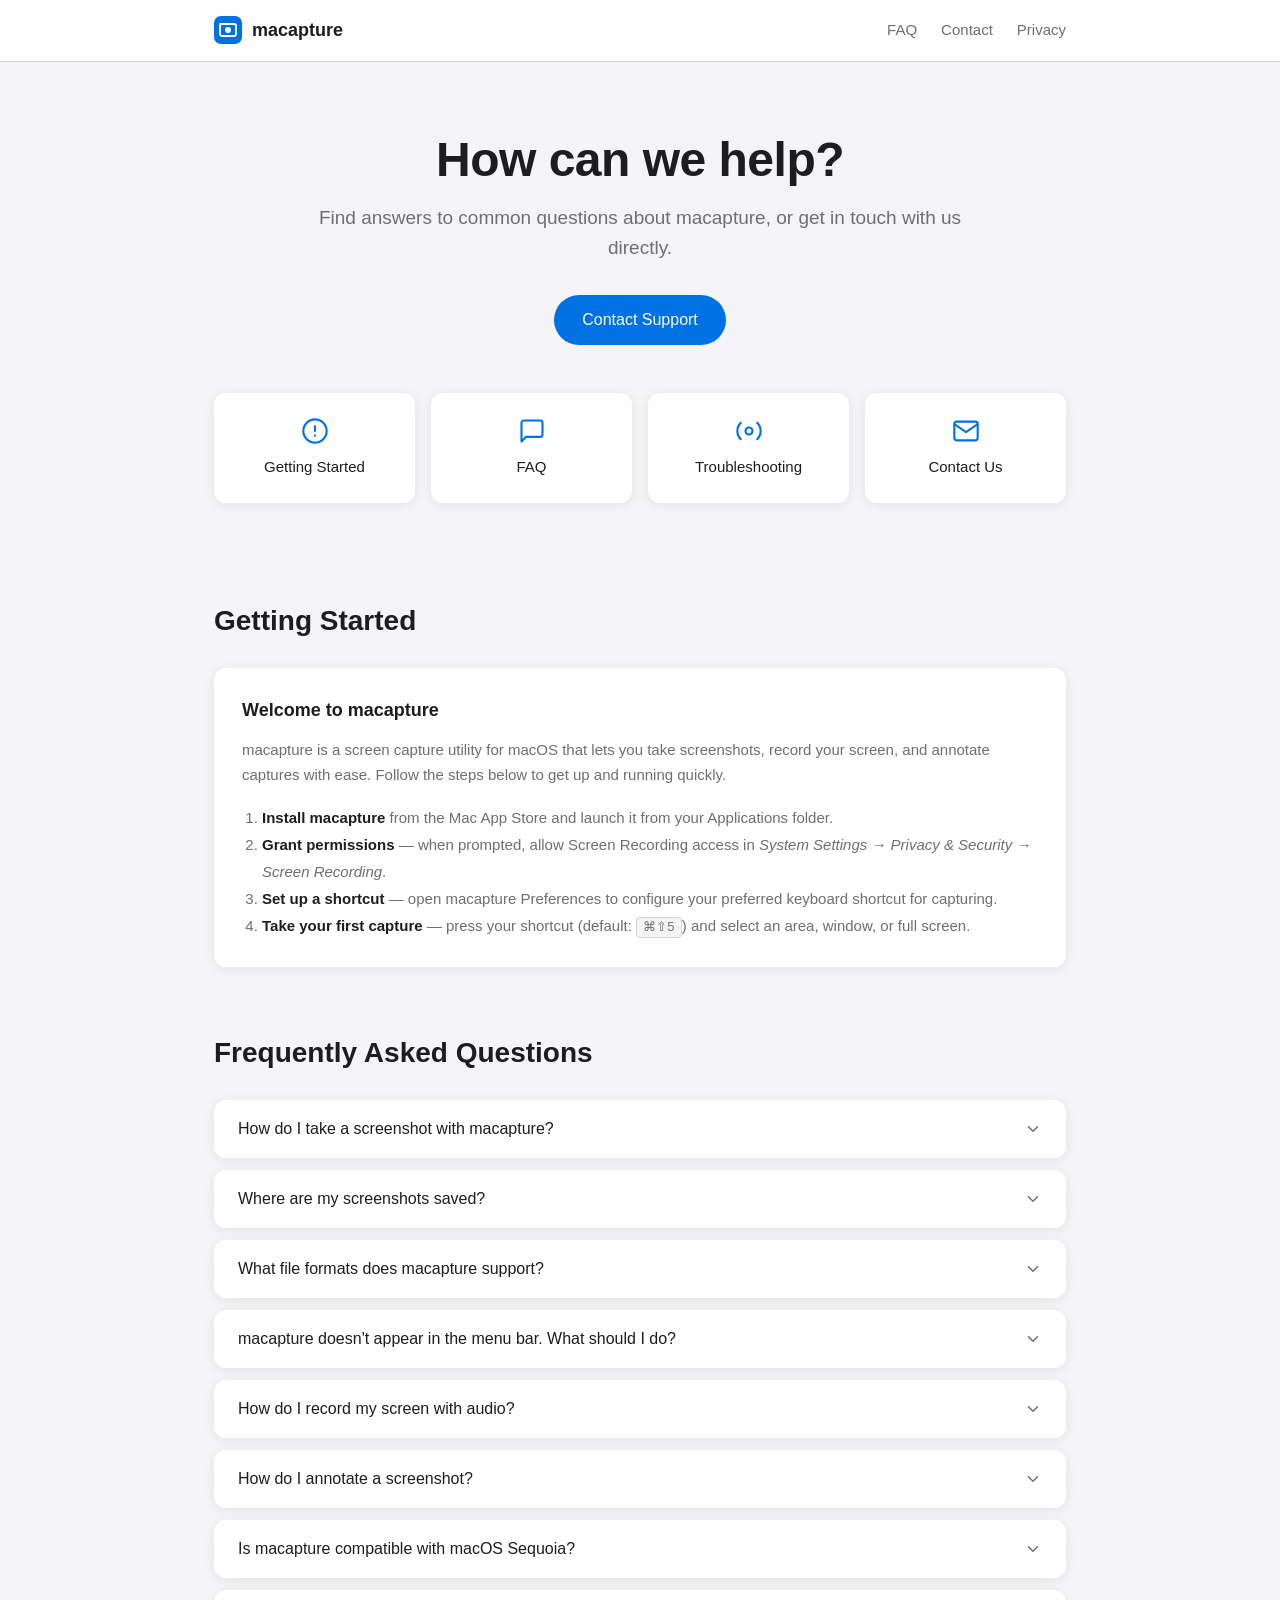
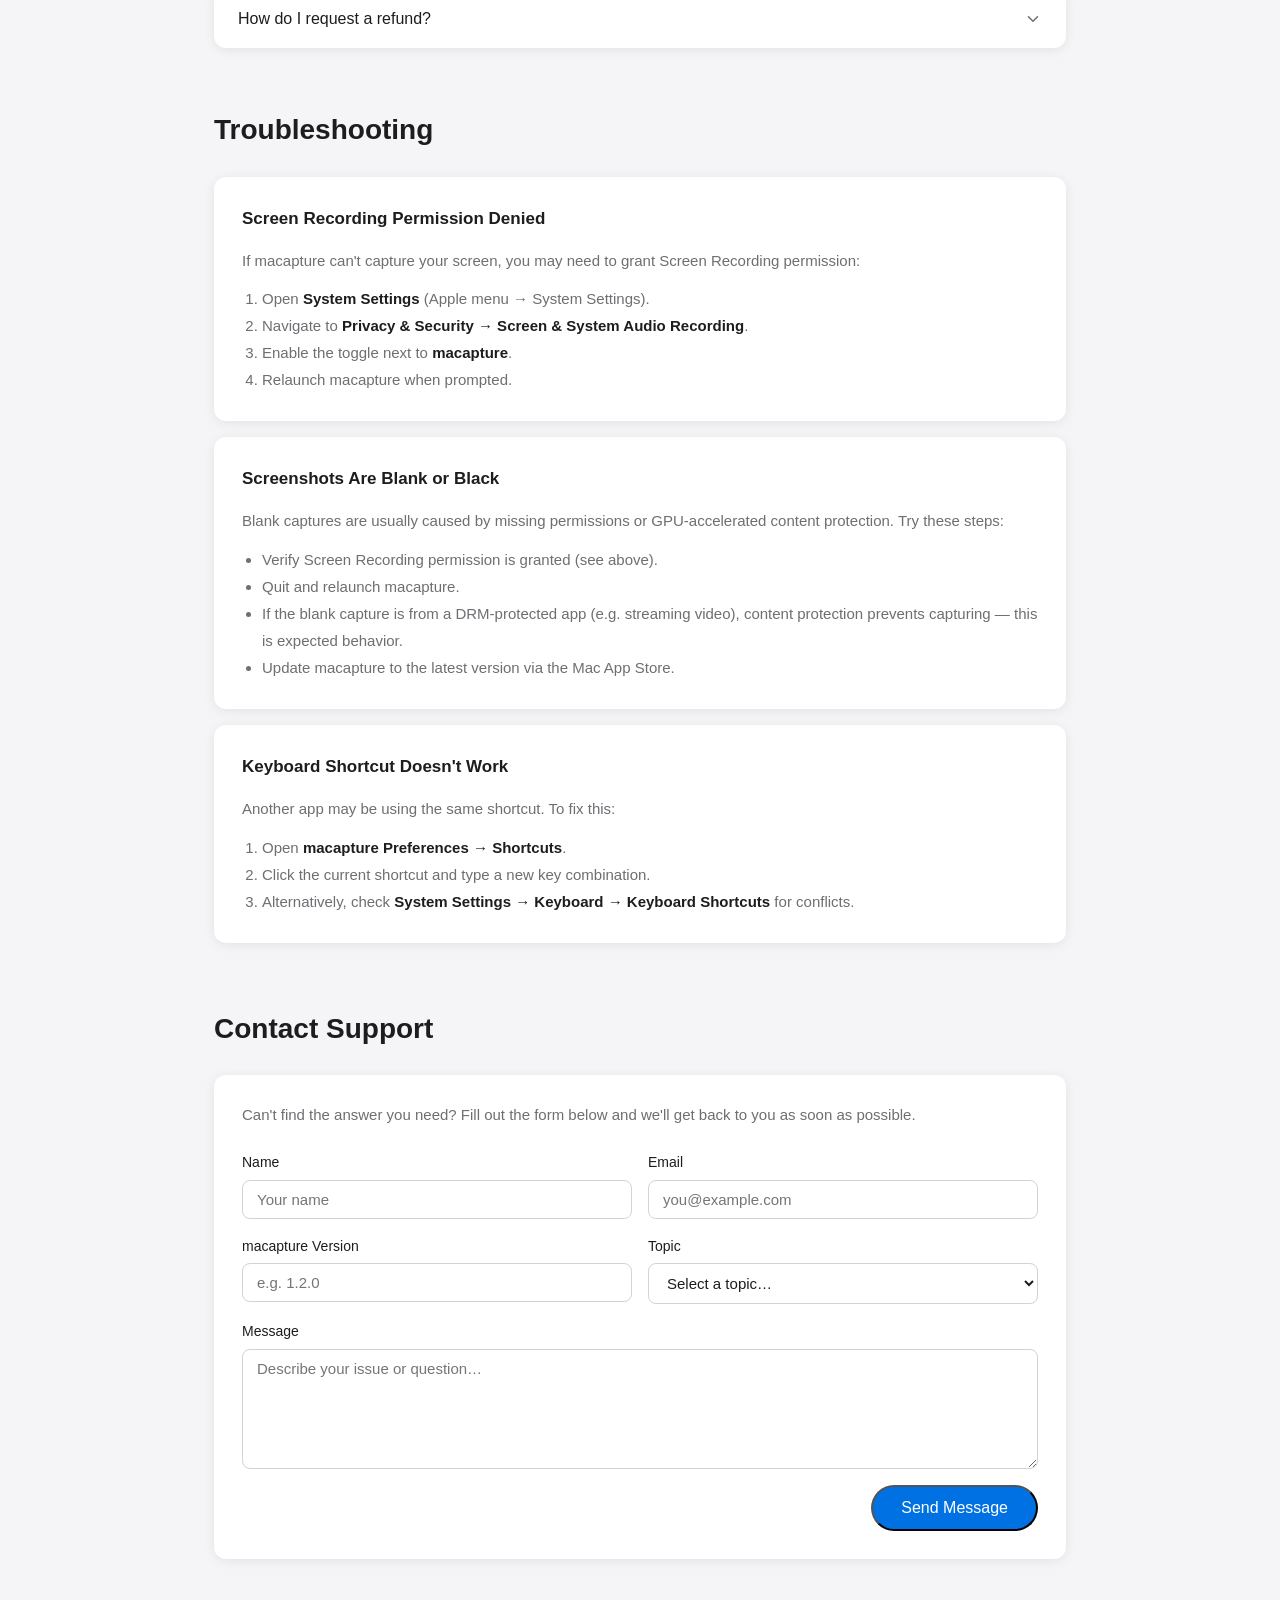
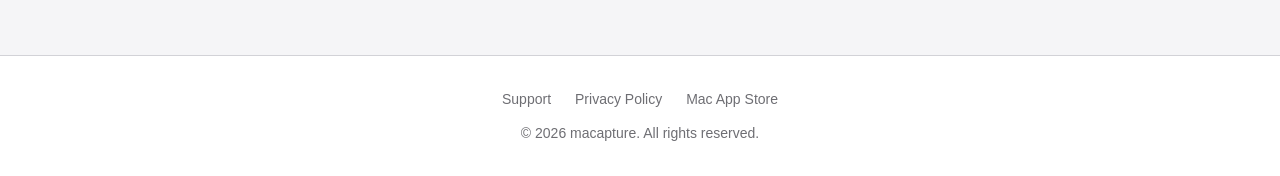
==== index.html @ 591356a4 "Add macapture support page (index, privacy, styles) Co-authored-by: Band-Aid <21311546+Band-Aid@user" ====
<!DOCTYPE html>
<html lang="en">
<head>
  <meta charset="UTF-8" />
  <meta name="viewport" content="width=device-width, initial-scale=1.0" />
  <title>macapture Support</title>
  <meta name="description" content="Get help with macapture — the powerful screen capture app for Mac." />
  <link rel="stylesheet" href="style.css" />
</head>
<body>

  <!-- Header -->
  <header>
    <div class="header-inner">
      <a class="logo" href="index.html">
        <svg width="28" height="28" viewBox="0 0 28 28" fill="none" aria-hidden="true">
          <rect width="28" height="28" rx="7" fill="#0071e3"/>
          <rect x="6" y="8" width="16" height="12" rx="2" stroke="#fff" stroke-width="1.8" fill="none"/>
          <circle cx="14" cy="14" r="3" fill="#fff"/>
          <line x1="6" y1="8" x2="10" y2="8" stroke="#fff" stroke-width="1.8" stroke-linecap="round"/>
        </svg>
        macapture
      </a>
      <nav>
        <a href="#faq">FAQ</a>
        <a href="#contact">Contact</a>
        <a href="privacy.html">Privacy</a>
      </nav>
    </div>
  </header>

  <!-- Hero -->
  <section class="hero">
    <h1>How can we help?</h1>
    <p>Find answers to common questions about macapture, or get in touch with us directly.</p>
    <a class="btn" href="#contact">Contact Support</a>
  </section>

  <!-- Main content -->
  <main>

    <!-- Quick links -->
    <div class="quick-links">
      <a class="quick-link" href="#getting-started">
        <svg width="28" height="28" viewBox="0 0 24 24" fill="none" stroke="currentColor" stroke-width="1.8" stroke-linecap="round" stroke-linejoin="round" aria-hidden="true">
          <circle cx="12" cy="12" r="10"/><line x1="12" y1="8" x2="12" y2="12"/><line x1="12" y1="16" x2="12.01" y2="16"/>
        </svg>
        Getting Started
      </a>
      <a class="quick-link" href="#faq">
        <svg width="28" height="28" viewBox="0 0 24 24" fill="none" stroke="currentColor" stroke-width="1.8" stroke-linecap="round" stroke-linejoin="round" aria-hidden="true">
          <path d="M21 15a2 2 0 0 1-2 2H7l-4 4V5a2 2 0 0 1 2-2h14a2 2 0 0 1 2 2z"/>
        </svg>
        FAQ
      </a>
      <a class="quick-link" href="#troubleshooting">
        <svg width="28" height="28" viewBox="0 0 24 24" fill="none" stroke="currentColor" stroke-width="1.8" stroke-linecap="round" stroke-linejoin="round" aria-hidden="true">
          <circle cx="12" cy="12" r="3"/><path d="M19.07 4.93a10 10 0 0 1 0 14.14M4.93 4.93a10 10 0 0 0 0 14.14"/>
        </svg>
        Troubleshooting
      </a>
      <a class="quick-link" href="#contact">
        <svg width="28" height="28" viewBox="0 0 24 24" fill="none" stroke="currentColor" stroke-width="1.8" stroke-linecap="round" stroke-linejoin="round" aria-hidden="true">
          <path d="M4 4h16c1.1 0 2 .9 2 2v12c0 1.1-.9 2-2 2H4c-1.1 0-2-.9-2-2V6c0-1.1.9-2 2-2z"/><polyline points="22,6 12,13 2,6"/>
        </svg>
        Contact Us
      </a>
    </div>

    <!-- Getting Started -->
    <h2 class="section-title" id="getting-started">Getting Started</h2>
    <div class="card">
      <h3 style="font-size:18px; margin-bottom:12px;">Welcome to macapture</h3>
      <p style="color:var(--text-secondary); font-size:15px; line-height:1.7;">
        macapture is a screen capture utility for macOS that lets you take screenshots, record your screen, and annotate captures with ease.
        Follow the steps below to get up and running quickly.
      </p>
      <ol style="color:var(--text-secondary); font-size:15px; line-height:1.8; margin-top:16px; padding-left:20px;">
        <li><strong style="color:var(--text);">Install macapture</strong> from the Mac App Store and launch it from your Applications folder.</li>
        <li><strong style="color:var(--text);">Grant permissions</strong> — when prompted, allow Screen Recording access in <em>System Settings → Privacy &amp; Security → Screen Recording</em>.</li>
        <li><strong style="color:var(--text);">Set up a shortcut</strong> — open macapture Preferences to configure your preferred keyboard shortcut for capturing.</li>
        <li><strong style="color:var(--text);">Take your first capture</strong> — press your shortcut (default: <kbd style="background:var(--bg);padding:2px 6px;border-radius:4px;border:1px solid var(--border);font-size:13px;">⌘⇧5</kbd>) and select an area, window, or full screen.</li>
      </ol>
    </div>

    <!-- FAQ -->
    <h2 class="section-title" id="faq">Frequently Asked Questions</h2>

    <div class="faq-item">
      <button class="faq-question" aria-expanded="false">
        How do I take a screenshot with macapture?
        <svg class="faq-chevron" width="18" height="18" viewBox="0 0 24 24" fill="none" stroke="currentColor" stroke-width="2" stroke-linecap="round" stroke-linejoin="round" aria-hidden="true"><polyline points="6 9 12 15 18 9"/></svg>
      </button>
      <div class="faq-answer">
        <p>You can capture your screen using the keyboard shortcut configured in macapture Preferences. By default, pressing <strong>⌘⇧5</strong> opens the capture toolbar where you can choose to capture a selection, window, or the full screen.</p>
        <p>You can also click the macapture icon in the menu bar to start a capture at any time.</p>
      </div>
    </div>

    <div class="faq-item">
      <button class="faq-question" aria-expanded="false">
        Where are my screenshots saved?
        <svg class="faq-chevron" width="18" height="18" viewBox="0 0 24 24" fill="none" stroke="currentColor" stroke-width="2" stroke-linecap="round" stroke-linejoin="round" aria-hidden="true"><polyline points="6 9 12 15 18 9"/></svg>
      </button>
      <div class="faq-answer">
        <p>By default, screenshots are saved to your Desktop. You can change the save location in <strong>macapture Preferences → General → Save Location</strong>. Supported destinations include Desktop, Documents, Downloads, or any custom folder you choose.</p>
      </div>
    </div>

    <div class="faq-item">
      <button class="faq-question" aria-expanded="false">
        What file formats does macapture support?
        <svg class="faq-chevron" width="18" height="18" viewBox="0 0 24 24" fill="none" stroke="currentColor" stroke-width="2" stroke-linecap="round" stroke-linejoin="round" aria-hidden="true"><polyline points="6 9 12 15 18 9"/></svg>
      </button>
      <div class="faq-answer">
        <p>macapture supports saving screenshots as <strong>PNG</strong>, <strong>JPEG</strong>, <strong>TIFF</strong>, <strong>PDF</strong>, and <strong>WebP</strong>. Screen recordings are saved as <strong>MP4</strong> (H.264) or <strong>MOV</strong>. You can set your preferred format in Preferences → Format.</p>
      </div>
    </div>

    <div class="faq-item">
      <button class="faq-question" aria-expanded="false">
        macapture doesn't appear in the menu bar. What should I do?
        <svg class="faq-chevron" width="18" height="18" viewBox="0 0 24 24" fill="none" stroke="currentColor" stroke-width="2" stroke-linecap="round" stroke-linejoin="round" aria-hidden="true"><polyline points="6 9 12 15 18 9"/></svg>
      </button>
      <div class="faq-answer">
        <p>If the macapture icon is missing from the menu bar, try the following steps:</p>
        <ol style="padding-left:18px; margin-top:8px; line-height:1.8;">
          <li>Open <strong>Finder → Applications</strong> and double-click macapture to relaunch it.</li>
          <li>Check <strong>macapture Preferences → General</strong> and ensure "Show in Menu Bar" is enabled.</li>
          <li>If your menu bar is crowded, hold <strong>⌘</strong> and drag icons to rearrange or reveal hidden ones.</li>
          <li>Restart your Mac if the issue persists.</li>
        </ol>
      </div>
    </div>

    <div class="faq-item">
      <button class="faq-question" aria-expanded="false">
        How do I record my screen with audio?
        <svg class="faq-chevron" width="18" height="18" viewBox="0 0 24 24" fill="none" stroke="currentColor" stroke-width="2" stroke-linecap="round" stroke-linejoin="round" aria-hidden="true"><polyline points="6 9 12 15 18 9"/></svg>
      </button>
      <div class="faq-answer">
        <p>When starting a screen recording, click the <strong>Options</strong> button in the capture toolbar and select your microphone from the <em>Microphone</em> dropdown. To record internal system audio, ensure you have granted macapture the necessary audio permissions in <strong>System Settings → Privacy &amp; Security → Microphone</strong>.</p>
      </div>
    </div>

    <div class="faq-item">
      <button class="faq-question" aria-expanded="false">
        How do I annotate a screenshot?
        <svg class="faq-chevron" width="18" height="18" viewBox="0 0 24 24" fill="none" stroke="currentColor" stroke-width="2" stroke-linecap="round" stroke-linejoin="round" aria-hidden="true"><polyline points="6 9 12 15 18 9"/></svg>
      </button>
      <div class="faq-answer">
        <p>After taking a screenshot, macapture shows a thumbnail preview in the corner of your screen. Click the thumbnail to open the annotation editor, where you can add arrows, text, shapes, highlights, and more. Changes are saved automatically when you close the editor.</p>
      </div>
    </div>

    <div class="faq-item">
      <button class="faq-question" aria-expanded="false">
        Is macapture compatible with macOS Sequoia?
        <svg class="faq-chevron" width="18" height="18" viewBox="0 0 24 24" fill="none" stroke="currentColor" stroke-width="2" stroke-linecap="round" stroke-linejoin="round" aria-hidden="true"><polyline points="6 9 12 15 18 9"/></svg>
      </button>
      <div class="faq-answer">
        <p>Yes! macapture is fully compatible with macOS Sequoia (15) and later. We release updates alongside major macOS releases to ensure the best experience. Make sure you're running the latest version of macapture from the Mac App Store.</p>
      </div>
    </div>

    <div class="faq-item">
      <button class="faq-question" aria-expanded="false">
        How do I request a refund?
        <svg class="faq-chevron" width="18" height="18" viewBox="0 0 24 24" fill="none" stroke="currentColor" stroke-width="2" stroke-linecap="round" stroke-linejoin="round" aria-hidden="true"><polyline points="6 9 12 15 18 9"/></svg>
      </button>
      <div class="faq-answer">
        <p>Purchases made through the Mac App Store are managed by Apple. To request a refund, visit <a href="https://reportaproblem.apple.com" target="_blank" rel="noopener noreferrer">reportaproblem.apple.com</a> and sign in with your Apple ID. Apple handles all billing and refund decisions.</p>
      </div>
    </div>

    <!-- Troubleshooting -->
    <h2 class="section-title" id="troubleshooting">Troubleshooting</h2>
    <div class="card">
      <h3 style="font-size:17px; margin-bottom:16px;">Screen Recording Permission Denied</h3>
      <p style="color:var(--text-secondary); font-size:15px; line-height:1.7;">If macapture can't capture your screen, you may need to grant Screen Recording permission:</p>
      <ol style="color:var(--text-secondary); font-size:15px; line-height:1.8; margin-top:12px; padding-left:20px;">
        <li>Open <strong style="color:var(--text);">System Settings</strong> (Apple menu → System Settings).</li>
        <li>Navigate to <strong style="color:var(--text);">Privacy &amp; Security → Screen &amp; System Audio Recording</strong>.</li>
        <li>Enable the toggle next to <strong style="color:var(--text);">macapture</strong>.</li>
        <li>Relaunch macapture when prompted.</li>
      </ol>
    </div>
    <div class="card">
      <h3 style="font-size:17px; margin-bottom:16px;">Screenshots Are Blank or Black</h3>
      <p style="color:var(--text-secondary); font-size:15px; line-height:1.7;">Blank captures are usually caused by missing permissions or GPU-accelerated content protection. Try these steps:</p>
      <ul style="color:var(--text-secondary); font-size:15px; line-height:1.8; margin-top:12px; padding-left:20px;">
        <li>Verify Screen Recording permission is granted (see above).</li>
        <li>Quit and relaunch macapture.</li>
        <li>If the blank capture is from a DRM-protected app (e.g. streaming video), content protection prevents capturing — this is expected behavior.</li>
        <li>Update macapture to the latest version via the Mac App Store.</li>
      </ul>
    </div>
    <div class="card">
      <h3 style="font-size:17px; margin-bottom:16px;">Keyboard Shortcut Doesn't Work</h3>
      <p style="color:var(--text-secondary); font-size:15px; line-height:1.7;">Another app may be using the same shortcut. To fix this:</p>
      <ol style="color:var(--text-secondary); font-size:15px; line-height:1.8; margin-top:12px; padding-left:20px;">
        <li>Open <strong style="color:var(--text);">macapture Preferences → Shortcuts</strong>.</li>
        <li>Click the current shortcut and type a new key combination.</li>
        <li>Alternatively, check <strong style="color:var(--text);">System Settings → Keyboard → Keyboard Shortcuts</strong> for conflicts.</li>
      </ol>
    </div>

    <!-- Contact -->
    <h2 class="section-title" id="contact">Contact Support</h2>
    <div class="card">
      <p style="color:var(--text-secondary); font-size:15px; margin-bottom:24px;">Can't find the answer you need? Fill out the form below and we'll get back to you as soon as possible.</p>
      <form id="support-form" novalidate>
        <div class="contact-grid">
          <div class="form-group">
            <label for="name">Name</label>
            <input type="text" id="name" name="name" placeholder="Your name" autocomplete="name" required />
          </div>
          <div class="form-group">
            <label for="email">Email</label>
            <input type="email" id="email" name="email" placeholder="you@example.com" autocomplete="email" required />
          </div>
          <div class="form-group">
            <label for="version">macapture Version</label>
            <input type="text" id="version" name="version" placeholder="e.g. 1.2.0" />
          </div>
          <div class="form-group">
            <label for="topic">Topic</label>
            <select id="topic" name="topic">
              <option value="">Select a topic…</option>
              <option value="bug">Bug Report</option>
              <option value="feature">Feature Request</option>
              <option value="account">Account / Billing</option>
              <option value="other">Other</option>
            </select>
          </div>
          <div class="form-group full-width">
            <label for="message">Message</label>
            <textarea id="message" name="message" placeholder="Describe your issue or question…" required></textarea>
          </div>
        </div>
        <div class="form-submit">
          <button type="submit" class="btn">Send Message</button>
        </div>
        <div class="form-success" id="form-success" role="alert">
          ✓ Thanks for reaching out! We'll respond to your message within 1–2 business days.
        </div>
      </form>
    </div>

  </main>

  <!-- Footer -->
  <footer>
    <div class="footer-links">
      <a href="index.html">Support</a>
      <a href="privacy.html">Privacy Policy</a>
      <a href="https://apps.apple.com" target="_blank" rel="noopener noreferrer">Mac App Store</a>
    </div>
    <p>&copy; <span id="year"></span> macapture. All rights reserved.</p>
  </footer>

  <script>
    // Current year in footer
    document.getElementById('year').textContent = new Date().getFullYear();

    // FAQ accordion
    document.querySelectorAll('.faq-question').forEach(function(btn) {
      btn.addEventListener('click', function() {
        var item = this.closest('.faq-item');
        var isOpen = item.classList.contains('open');
        // Close all
        document.querySelectorAll('.faq-item.open').forEach(function(el) {
          el.classList.remove('open');
          el.querySelector('.faq-question').setAttribute('aria-expanded', 'false');
        });
        // Open clicked (if it was closed)
        if (!isOpen) {
          item.classList.add('open');
          this.setAttribute('aria-expanded', 'true');
        }
      });
    });

    // Contact form (demo — shows success message)
    document.getElementById('support-form').addEventListener('submit', function(e) {
      e.preventDefault();
      var fields = [
        { el: document.getElementById('name'), label: 'Name' },
        { el: document.getElementById('email'), label: 'Email' },
        { el: document.getElementById('message'), label: 'Message' }
      ];
      var firstInvalid = null;
      fields.forEach(function(f) {
        var wrapper = f.el.closest('.form-group');
        var err = wrapper.querySelector('.field-error');
        if (!f.el.value.trim() || (f.el.type === 'email' && !/^[^\s@]+@[^\s@]+\.[^\s@]+$/.test(f.el.value.trim()))) {
          if (!err) {
            err = document.createElement('span');
            err.className = 'field-error';
            err.style.cssText = 'color:#c0392b;font-size:13px;margin-top:4px;';
            wrapper.appendChild(err);
          }
          err.textContent = f.el.type === 'email' && f.el.value.trim()
            ? 'Please enter a valid email address.'
            : f.label + ' is required.';
          if (!firstInvalid) { firstInvalid = f.el; }
        } else {
          if (err) { err.remove(); }
        }
      });
      if (firstInvalid) {
        firstInvalid.focus();
        return;
      }
      document.getElementById('form-success').style.display = 'block';
      this.reset();
    });
  </script>

</body>
</html>
---- style.css ----
/* macapture support page styles */

*, *::before, *::after {
  box-sizing: border-box;
  margin: 0;
  padding: 0;
}

:root {
  --primary: #0071e3;
  --primary-dark: #0058b8;
  --text: #1d1d1f;
  --text-secondary: #6e6e73;
  --bg: #f5f5f7;
  --card-bg: #ffffff;
  --border: #d2d2d7;
  --radius: 12px;
  --shadow: 0 2px 12px rgba(0, 0, 0, 0.08);
}

body {
  font-family: -apple-system, BlinkMacSystemFont, "SF Pro Text", "Helvetica Neue", Arial, sans-serif;
  background: var(--bg);
  color: var(--text);
  line-height: 1.6;
  font-size: 16px;
}

a {
  color: var(--primary);
  text-decoration: none;
}

a:hover {
  text-decoration: underline;
  color: var(--primary-dark);
}

/* Header */
header {
  background: rgba(255, 255, 255, 0.85);
  backdrop-filter: saturate(180%) blur(20px);
  -webkit-backdrop-filter: saturate(180%) blur(20px);
  border-bottom: 1px solid var(--border);
  position: sticky;
  top: 0;
  z-index: 100;
}

.header-inner {
  max-width: 900px;
  margin: 0 auto;
  padding: 16px 24px;
  display: flex;
  align-items: center;
  justify-content: space-between;
}

.logo {
  display: flex;
  align-items: center;
  gap: 10px;
  font-weight: 600;
  font-size: 18px;
  color: var(--text);
  text-decoration: none;
}

.logo svg {
  flex-shrink: 0;
}

nav {
  display: flex;
  gap: 24px;
  align-items: center;
}

nav a {
  color: var(--text-secondary);
  font-size: 15px;
  font-weight: 400;
  transition: color 0.15s;
}

nav a:hover {
  color: var(--text);
  text-decoration: none;
}

/* Hero */
.hero {
  text-align: center;
  padding: 72px 24px 48px;
  max-width: 700px;
  margin: 0 auto;
}

.hero h1 {
  font-size: 48px;
  font-weight: 700;
  letter-spacing: -0.5px;
  line-height: 1.1;
  margin-bottom: 16px;
}

.hero p {
  font-size: 19px;
  color: var(--text-secondary);
  margin-bottom: 32px;
}

.btn {
  display: inline-block;
  background: var(--primary);
  color: #fff;
  padding: 12px 28px;
  border-radius: 980px;
  font-size: 16px;
  font-weight: 500;
  transition: background 0.15s, transform 0.1s;
}

.btn:hover {
  background: var(--primary-dark);
  color: #fff;
  text-decoration: none;
  transform: translateY(-1px);
}

/* Main content */
main {
  max-width: 900px;
  margin: 0 auto;
  padding: 0 24px 80px;
}

/* Section titles */
.section-title {
  font-size: 28px;
  font-weight: 600;
  margin-bottom: 24px;
  padding-top: 48px;
}

/* Cards */
.card {
  background: var(--card-bg);
  border-radius: var(--radius);
  box-shadow: var(--shadow);
  padding: 28px;
  margin-bottom: 16px;
}

/* Quick links grid */
.quick-links {
  display: grid;
  grid-template-columns: repeat(auto-fit, minmax(200px, 1fr));
  gap: 16px;
  margin-bottom: 48px;
}

.quick-link {
  background: var(--card-bg);
  border-radius: var(--radius);
  box-shadow: var(--shadow);
  padding: 24px;
  text-align: center;
  color: var(--text);
  font-weight: 500;
  font-size: 15px;
  transition: box-shadow 0.15s, transform 0.1s;
  display: flex;
  flex-direction: column;
  align-items: center;
  gap: 10px;
}

.quick-link:hover {
  box-shadow: 0 4px 20px rgba(0, 0, 0, 0.12);
  transform: translateY(-2px);
  text-decoration: none;
  color: var(--primary);
}

.quick-link svg {
  color: var(--primary);
}

/* FAQ */
.faq-item {
  background: var(--card-bg);
  border-radius: var(--radius);
  box-shadow: var(--shadow);
  margin-bottom: 12px;
  overflow: hidden;
}

.faq-question {
  width: 100%;
  text-align: left;
  background: none;
  border: none;
  padding: 20px 24px;
  font-size: 16px;
  font-weight: 500;
  color: var(--text);
  cursor: pointer;
  display: flex;
  justify-content: space-between;
  align-items: center;
  gap: 16px;
  font-family: inherit;
}

.faq-question:hover {
  background: rgba(0,0,0,0.02);
}

.faq-chevron {
  flex-shrink: 0;
  transition: transform 0.2s;
  color: var(--text-secondary);
}

.faq-item.open .faq-chevron {
  transform: rotate(180deg);
}

.faq-answer {
  display: none;
  padding: 0 24px 20px;
  color: var(--text-secondary);
  font-size: 15px;
  line-height: 1.7;
  border-top: 1px solid var(--border);
  padding-top: 16px;
}

.faq-answer p + p {
  margin-top: 10px;
}

.faq-item.open .faq-answer {
  display: block;
}

/* Contact form */
.contact-grid {
  display: grid;
  grid-template-columns: 1fr 1fr;
  gap: 16px;
  margin-bottom: 16px;
}

@media (max-width: 600px) {
  .contact-grid {
    grid-template-columns: 1fr;
  }
}

.form-group {
  display: flex;
  flex-direction: column;
  gap: 6px;
}

.form-group.full-width {
  grid-column: 1 / -1;
}

.form-group label {
  font-size: 14px;
  font-weight: 500;
  color: var(--text);
}

.form-group input,
.form-group select,
.form-group textarea {
  padding: 10px 14px;
  border: 1px solid var(--border);
  border-radius: 8px;
  font-size: 15px;
  font-family: inherit;
  color: var(--text);
  background: #fff;
  transition: border-color 0.15s, box-shadow 0.15s;
}

.form-group input:focus,
.form-group select:focus,
.form-group textarea:focus {
  outline: none;
  border-color: var(--primary);
  box-shadow: 0 0 0 3px rgba(0, 113, 227, 0.15);
}

.form-group textarea {
  resize: vertical;
  min-height: 120px;
}

.form-submit {
  display: flex;
  justify-content: flex-end;
}

.form-success {
  display: none;
  background: #e8f5e9;
  color: #2e7d32;
  border-radius: 8px;
  padding: 14px 18px;
  font-size: 15px;
  margin-top: 12px;
}

/* Footer */
footer {
  background: #fff;
  border-top: 1px solid var(--border);
  padding: 32px 24px;
  text-align: center;
  color: var(--text-secondary);
  font-size: 14px;
}

.footer-links {
  display: flex;
  justify-content: center;
  gap: 24px;
  margin-bottom: 12px;
  flex-wrap: wrap;
}

.footer-links a {
  color: var(--text-secondary);
}

.footer-links a:hover {
  color: var(--text);
}

/* Responsive */
@media (max-width: 600px) {
  .hero h1 {
    font-size: 34px;
  }

  .hero p {
    font-size: 17px;
  }

  .header-inner {
    flex-direction: column;
    gap: 12px;
    align-items: flex-start;
  }
}
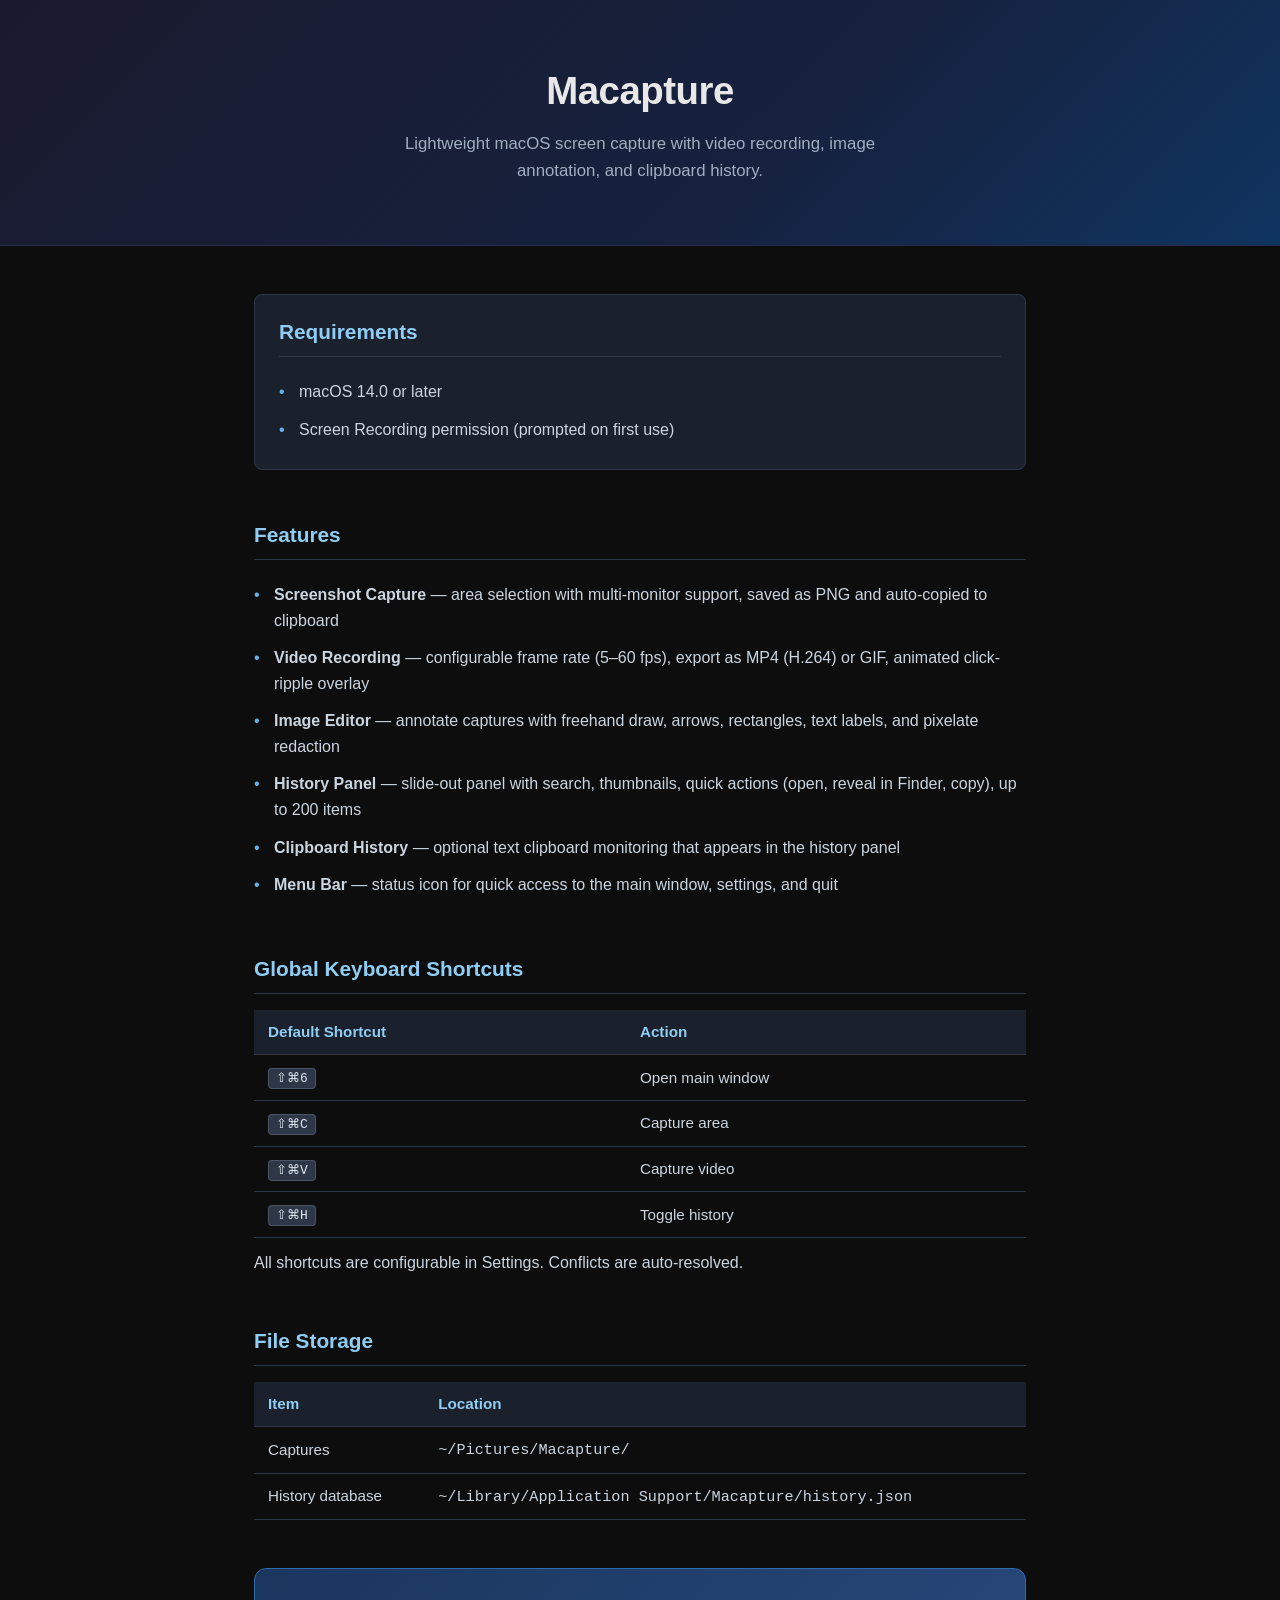
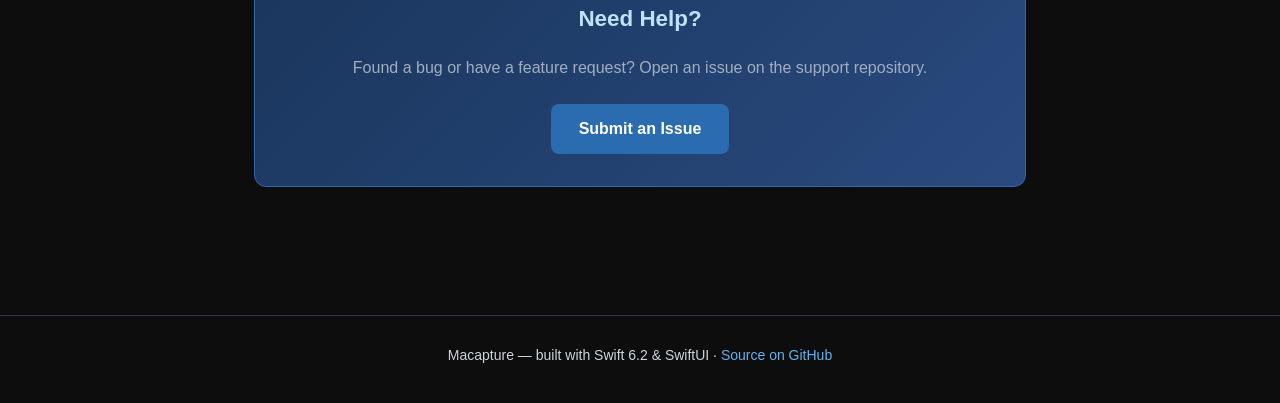
==== commit a905c42d: "Revamp index.html with new styles and content Updated the title, added styles, and modified the layo" ====
--- a/index.html
+++ b/index.html
@@ -3,319 +3,237 @@
 <head>
   <meta charset="UTF-8" />
   <meta name="viewport" content="width=device-width, initial-scale=1.0" />
-  <title>macapture Support</title>
-  <meta name="description" content="Get help with macapture — the powerful screen capture app for Mac." />
-  <link rel="stylesheet" href="style.css" />
+  <title>Macapture – Support</title>
+  <style>
+    *, *::before, *::after { box-sizing: border-box; margin: 0; padding: 0; }
+
+    body {
+      font-family: -apple-system, BlinkMacSystemFont, "Segoe UI", Helvetica, Arial, sans-serif;
+      background: #0d0d0d;
+      color: #e8e8e8;
+      line-height: 1.6;
+    }
+
+    header {
+      background: linear-gradient(135deg, #1a1a2e 0%, #16213e 60%, #0f3460 100%);
+      padding: 60px 24px 48px;
+      text-align: center;
+      border-bottom: 1px solid #2a2a4a;
+    }
+
+    header img {
+      width: 96px;
+      height: 96px;
+      border-radius: 22%;
+      margin-bottom: 20px;
+    }
+
+    header h1 {
+      font-size: 2.4rem;
+      font-weight: 700;
+      letter-spacing: -0.5px;
+    }
+
+    header p {
+      margin-top: 10px;
+      font-size: 1.05rem;
+      color: #a0aec0;
+      max-width: 520px;
+      margin-left: auto;
+      margin-right: auto;
+    }
+
+    main {
+      max-width: 820px;
+      margin: 0 auto;
+      padding: 48px 24px 80px;
+    }
+
+    section { margin-bottom: 48px; }
+
+    h2 {
+      font-size: 1.3rem;
+      font-weight: 600;
+      color: #90cdf4;
+      margin-bottom: 16px;
+      border-bottom: 1px solid #2d3748;
+      padding-bottom: 8px;
+    }
+
+    p { color: #cbd5e0; margin-bottom: 12px; }
+
+    ul {
+      list-style: none;
+      padding: 0;
+    }
+
+    ul li {
+      padding: 6px 0 6px 20px;
+      color: #cbd5e0;
+      position: relative;
+    }
+
+    ul li::before {
+      content: "•";
+      position: absolute;
+      left: 0;
+      color: #63b3ed;
+    }
+
+    table {
+      width: 100%;
+      border-collapse: collapse;
+      font-size: 0.95rem;
+    }
+
+    th, td {
+      text-align: left;
+      padding: 10px 14px;
+      border-bottom: 1px solid #2d3748;
+    }
+
+    th {
+      background: #1a202c;
+      color: #90cdf4;
+      font-weight: 600;
+    }
+
+    td { color: #cbd5e0; }
+
+    kbd {
+      background: #2d3748;
+      border: 1px solid #4a5568;
+      border-radius: 4px;
+      padding: 2px 7px;
+      font-family: "SF Mono", "Fira Code", monospace;
+      font-size: 0.85em;
+      color: #e2e8f0;
+    }
+
+    .cta-box {
+      background: linear-gradient(135deg, #1a365d 0%, #2a4a7f 100%);
+      border: 1px solid #2b6cb0;
+      border-radius: 12px;
+      padding: 32px 28px;
+      text-align: center;
+    }
+
+    .cta-box h2 {
+      border: none;
+      color: #bee3f8;
+      font-size: 1.4rem;
+      margin-bottom: 10px;
+    }
+
+    .cta-box p {
+      color: #a0aec0;
+      margin-bottom: 24px;
+    }
+
+    .btn {
+      display: inline-block;
+      background: #2b6cb0;
+      color: #fff;
+      text-decoration: none;
+      padding: 12px 28px;
+      border-radius: 8px;
+      font-weight: 600;
+      font-size: 1rem;
+      transition: background 0.2s ease;
+    }
+
+    .btn:hover { background: #3182ce; }
+
+    .requirements {
+      background: #1a202c;
+      border: 1px solid #2d3748;
+      border-radius: 8px;
+      padding: 20px 24px;
+    }
+
+    footer {
+      text-align: center;
+      padding: 28px 24px;
+      border-top: 1px solid #2d3748;
+      color: #718096;
+      font-size: 0.875rem;
+    }
+
+    footer a { color: #63b3ed; text-decoration: none; }
+    footer a:hover { text-decoration: underline; }
+  </style>
 </head>
 <body>
 
-  <!-- Header -->
-  <header>
-    <div class="header-inner">
-      <a class="logo" href="index.html">
-        <svg width="28" height="28" viewBox="0 0 28 28" fill="none" aria-hidden="true">
-          <rect width="28" height="28" rx="7" fill="#0071e3"/>
-          <rect x="6" y="8" width="16" height="12" rx="2" stroke="#fff" stroke-width="1.8" fill="none"/>
-          <circle cx="14" cy="14" r="3" fill="#fff"/>
-          <line x1="6" y1="8" x2="10" y2="8" stroke="#fff" stroke-width="1.8" stroke-linecap="round"/>
-        </svg>
-        macapture
-      </a>
-      <nav>
-        <a href="#faq">FAQ</a>
-        <a href="#contact">Contact</a>
-        <a href="privacy.html">Privacy</a>
-      </nav>
-    </div>
-  </header>
-
-  <!-- Hero -->
-  <section class="hero">
-    <h1>How can we help?</h1>
-    <p>Find answers to common questions about macapture, or get in touch with us directly.</p>
-    <a class="btn" href="#contact">Contact Support</a>
-  </section>
-
-  <!-- Main content -->
-  <main>
-
-    <!-- Quick links -->
-    <div class="quick-links">
-      <a class="quick-link" href="#getting-started">
-        <svg width="28" height="28" viewBox="0 0 24 24" fill="none" stroke="currentColor" stroke-width="1.8" stroke-linecap="round" stroke-linejoin="round" aria-hidden="true">
-          <circle cx="12" cy="12" r="10"/><line x1="12" y1="8" x2="12" y2="12"/><line x1="12" y1="16" x2="12.01" y2="16"/>
-        </svg>
-        Getting Started
-      </a>
-      <a class="quick-link" href="#faq">
-        <svg width="28" height="28" viewBox="0 0 24 24" fill="none" stroke="currentColor" stroke-width="1.8" stroke-linecap="round" stroke-linejoin="round" aria-hidden="true">
-          <path d="M21 15a2 2 0 0 1-2 2H7l-4 4V5a2 2 0 0 1 2-2h14a2 2 0 0 1 2 2z"/>
-        </svg>
-        FAQ
-      </a>
-      <a class="quick-link" href="#troubleshooting">
-        <svg width="28" height="28" viewBox="0 0 24 24" fill="none" stroke="currentColor" stroke-width="1.8" stroke-linecap="round" stroke-linejoin="round" aria-hidden="true">
-          <circle cx="12" cy="12" r="3"/><path d="M19.07 4.93a10 10 0 0 1 0 14.14M4.93 4.93a10 10 0 0 0 0 14.14"/>
-        </svg>
-        Troubleshooting
-      </a>
-      <a class="quick-link" href="#contact">
-        <svg width="28" height="28" viewBox="0 0 24 24" fill="none" stroke="currentColor" stroke-width="1.8" stroke-linecap="round" stroke-linejoin="round" aria-hidden="true">
-          <path d="M4 4h16c1.1 0 2 .9 2 2v12c0 1.1-.9 2-2 2H4c-1.1 0-2-.9-2-2V6c0-1.1.9-2 2-2z"/><polyline points="22,6 12,13 2,6"/>
-        </svg>
-        Contact Us
-      </a>
-    </div>
-
-    <!-- Getting Started -->
-    <h2 class="section-title" id="getting-started">Getting Started</h2>
-    <div class="card">
-      <h3 style="font-size:18px; margin-bottom:12px;">Welcome to macapture</h3>
-      <p style="color:var(--text-secondary); font-size:15px; line-height:1.7;">
-        macapture is a screen capture utility for macOS that lets you take screenshots, record your screen, and annotate captures with ease.
-        Follow the steps below to get up and running quickly.
-      </p>
-      <ol style="color:var(--text-secondary); font-size:15px; line-height:1.8; margin-top:16px; padding-left:20px;">
-        <li><strong style="color:var(--text);">Install macapture</strong> from the Mac App Store and launch it from your Applications folder.</li>
-        <li><strong style="color:var(--text);">Grant permissions</strong> — when prompted, allow Screen Recording access in <em>System Settings → Privacy &amp; Security → Screen Recording</em>.</li>
-        <li><strong style="color:var(--text);">Set up a shortcut</strong> — open macapture Preferences to configure your preferred keyboard shortcut for capturing.</li>
-        <li><strong style="color:var(--text);">Take your first capture</strong> — press your shortcut (default: <kbd style="background:var(--bg);padding:2px 6px;border-radius:4px;border:1px solid var(--border);font-size:13px;">⌘⇧5</kbd>) and select an area, window, or full screen.</li>
-      </ol>
-    </div>
-
-    <!-- FAQ -->
-    <h2 class="section-title" id="faq">Frequently Asked Questions</h2>
-
-    <div class="faq-item">
-      <button class="faq-question" aria-expanded="false">
-        How do I take a screenshot with macapture?
-        <svg class="faq-chevron" width="18" height="18" viewBox="0 0 24 24" fill="none" stroke="currentColor" stroke-width="2" stroke-linecap="round" stroke-linejoin="round" aria-hidden="true"><polyline points="6 9 12 15 18 9"/></svg>
-      </button>
-      <div class="faq-answer">
-        <p>You can capture your screen using the keyboard shortcut configured in macapture Preferences. By default, pressing <strong>⌘⇧5</strong> opens the capture toolbar where you can choose to capture a selection, window, or the full screen.</p>
-        <p>You can also click the macapture icon in the menu bar to start a capture at any time.</p>
-      </div>
-    </div>
-
-    <div class="faq-item">
-      <button class="faq-question" aria-expanded="false">
-        Where are my screenshots saved?
-        <svg class="faq-chevron" width="18" height="18" viewBox="0 0 24 24" fill="none" stroke="currentColor" stroke-width="2" stroke-linecap="round" stroke-linejoin="round" aria-hidden="true"><polyline points="6 9 12 15 18 9"/></svg>
-      </button>
-      <div class="faq-answer">
-        <p>By default, screenshots are saved to your Desktop. You can change the save location in <strong>macapture Preferences → General → Save Location</strong>. Supported destinations include Desktop, Documents, Downloads, or any custom folder you choose.</p>
-      </div>
-    </div>
-
-    <div class="faq-item">
-      <button class="faq-question" aria-expanded="false">
-        What file formats does macapture support?
-        <svg class="faq-chevron" width="18" height="18" viewBox="0 0 24 24" fill="none" stroke="currentColor" stroke-width="2" stroke-linecap="round" stroke-linejoin="round" aria-hidden="true"><polyline points="6 9 12 15 18 9"/></svg>
-      </button>
-      <div class="faq-answer">
-        <p>macapture supports saving screenshots as <strong>PNG</strong>, <strong>JPEG</strong>, <strong>TIFF</strong>, <strong>PDF</strong>, and <strong>WebP</strong>. Screen recordings are saved as <strong>MP4</strong> (H.264) or <strong>MOV</strong>. You can set your preferred format in Preferences → Format.</p>
-      </div>
-    </div>
-
-    <div class="faq-item">
-      <button class="faq-question" aria-expanded="false">
-        macapture doesn't appear in the menu bar. What should I do?
-        <svg class="faq-chevron" width="18" height="18" viewBox="0 0 24 24" fill="none" stroke="currentColor" stroke-width="2" stroke-linecap="round" stroke-linejoin="round" aria-hidden="true"><polyline points="6 9 12 15 18 9"/></svg>
-      </button>
-      <div class="faq-answer">
-        <p>If the macapture icon is missing from the menu bar, try the following steps:</p>
-        <ol style="padding-left:18px; margin-top:8px; line-height:1.8;">
-          <li>Open <strong>Finder → Applications</strong> and double-click macapture to relaunch it.</li>
-          <li>Check <strong>macapture Preferences → General</strong> and ensure "Show in Menu Bar" is enabled.</li>
-          <li>If your menu bar is crowded, hold <strong>⌘</strong> and drag icons to rearrange or reveal hidden ones.</li>
-          <li>Restart your Mac if the issue persists.</li>
-        </ol>
-      </div>
-    </div>
-
-    <div class="faq-item">
-      <button class="faq-question" aria-expanded="false">
-        How do I record my screen with audio?
-        <svg class="faq-chevron" width="18" height="18" viewBox="0 0 24 24" fill="none" stroke="currentColor" stroke-width="2" stroke-linecap="round" stroke-linejoin="round" aria-hidden="true"><polyline points="6 9 12 15 18 9"/></svg>
-      </button>
-      <div class="faq-answer">
-        <p>When starting a screen recording, click the <strong>Options</strong> button in the capture toolbar and select your microphone from the <em>Microphone</em> dropdown. To record internal system audio, ensure you have granted macapture the necessary audio permissions in <strong>System Settings → Privacy &amp; Security → Microphone</strong>.</p>
-      </div>
-    </div>
-
-    <div class="faq-item">
-      <button class="faq-question" aria-expanded="false">
-        How do I annotate a screenshot?
-        <svg class="faq-chevron" width="18" height="18" viewBox="0 0 24 24" fill="none" stroke="currentColor" stroke-width="2" stroke-linecap="round" stroke-linejoin="round" aria-hidden="true"><polyline points="6 9 12 15 18 9"/></svg>
-      </button>
-      <div class="faq-answer">
-        <p>After taking a screenshot, macapture shows a thumbnail preview in the corner of your screen. Click the thumbnail to open the annotation editor, where you can add arrows, text, shapes, highlights, and more. Changes are saved automatically when you close the editor.</p>
-      </div>
-    </div>
-
-    <div class="faq-item">
-      <button class="faq-question" aria-expanded="false">
-        Is macapture compatible with macOS Sequoia?
-        <svg class="faq-chevron" width="18" height="18" viewBox="0 0 24 24" fill="none" stroke="currentColor" stroke-width="2" stroke-linecap="round" stroke-linejoin="round" aria-hidden="true"><polyline points="6 9 12 15 18 9"/></svg>
-      </button>
-      <div class="faq-answer">
-        <p>Yes! macapture is fully compatible with macOS Sequoia (15) and later. We release updates alongside major macOS releases to ensure the best experience. Make sure you're running the latest version of macapture from the Mac App Store.</p>
-      </div>
-    </div>
-
-    <div class="faq-item">
-      <button class="faq-question" aria-expanded="false">
-        How do I request a refund?
-        <svg class="faq-chevron" width="18" height="18" viewBox="0 0 24 24" fill="none" stroke="currentColor" stroke-width="2" stroke-linecap="round" stroke-linejoin="round" aria-hidden="true"><polyline points="6 9 12 15 18 9"/></svg>
-      </button>
-      <div class="faq-answer">
-        <p>Purchases made through the Mac App Store are managed by Apple. To request a refund, visit <a href="https://reportaproblem.apple.com" target="_blank" rel="noopener noreferrer">reportaproblem.apple.com</a> and sign in with your Apple ID. Apple handles all billing and refund decisions.</p>
-      </div>
-    </div>
-
-    <!-- Troubleshooting -->
-    <h2 class="section-title" id="troubleshooting">Troubleshooting</h2>
-    <div class="card">
-      <h3 style="font-size:17px; margin-bottom:16px;">Screen Recording Permission Denied</h3>
-      <p style="color:var(--text-secondary); font-size:15px; line-height:1.7;">If macapture can't capture your screen, you may need to grant Screen Recording permission:</p>
-      <ol style="color:var(--text-secondary); font-size:15px; line-height:1.8; margin-top:12px; padding-left:20px;">
-        <li>Open <strong style="color:var(--text);">System Settings</strong> (Apple menu → System Settings).</li>
-        <li>Navigate to <strong style="color:var(--text);">Privacy &amp; Security → Screen &amp; System Audio Recording</strong>.</li>
-        <li>Enable the toggle next to <strong style="color:var(--text);">macapture</strong>.</li>
-        <li>Relaunch macapture when prompted.</li>
-      </ol>
-    </div>
-    <div class="card">
-      <h3 style="font-size:17px; margin-bottom:16px;">Screenshots Are Blank or Black</h3>
-      <p style="color:var(--text-secondary); font-size:15px; line-height:1.7;">Blank captures are usually caused by missing permissions or GPU-accelerated content protection. Try these steps:</p>
-      <ul style="color:var(--text-secondary); font-size:15px; line-height:1.8; margin-top:12px; padding-left:20px;">
-        <li>Verify Screen Recording permission is granted (see above).</li>
-        <li>Quit and relaunch macapture.</li>
-        <li>If the blank capture is from a DRM-protected app (e.g. streaming video), content protection prevents capturing — this is expected behavior.</li>
-        <li>Update macapture to the latest version via the Mac App Store.</li>
-      </ul>
-    </div>
-    <div class="card">
-      <h3 style="font-size:17px; margin-bottom:16px;">Keyboard Shortcut Doesn't Work</h3>
-      <p style="color:var(--text-secondary); font-size:15px; line-height:1.7;">Another app may be using the same shortcut. To fix this:</p>
-      <ol style="color:var(--text-secondary); font-size:15px; line-height:1.8; margin-top:12px; padding-left:20px;">
-        <li>Open <strong style="color:var(--text);">macapture Preferences → Shortcuts</strong>.</li>
-        <li>Click the current shortcut and type a new key combination.</li>
-        <li>Alternatively, check <strong style="color:var(--text);">System Settings → Keyboard → Keyboard Shortcuts</strong> for conflicts.</li>
-      </ol>
-    </div>
-
-    <!-- Contact -->
-    <h2 class="section-title" id="contact">Contact Support</h2>
-    <div class="card">
-      <p style="color:var(--text-secondary); font-size:15px; margin-bottom:24px;">Can't find the answer you need? Fill out the form below and we'll get back to you as soon as possible.</p>
-      <form id="support-form" novalidate>
-        <div class="contact-grid">
-          <div class="form-group">
-            <label for="name">Name</label>
-            <input type="text" id="name" name="name" placeholder="Your name" autocomplete="name" required />
-          </div>
-          <div class="form-group">
-            <label for="email">Email</label>
-            <input type="email" id="email" name="email" placeholder="you@example.com" autocomplete="email" required />
-          </div>
-          <div class="form-group">
-            <label for="version">macapture Version</label>
-            <input type="text" id="version" name="version" placeholder="e.g. 1.2.0" />
-          </div>
-          <div class="form-group">
-            <label for="topic">Topic</label>
-            <select id="topic" name="topic">
-              <option value="">Select a topic…</option>
-              <option value="bug">Bug Report</option>
-              <option value="feature">Feature Request</option>
-              <option value="account">Account / Billing</option>
-              <option value="other">Other</option>
-            </select>
-          </div>
-          <div class="form-group full-width">
-            <label for="message">Message</label>
-            <textarea id="message" name="message" placeholder="Describe your issue or question…" required></textarea>
-          </div>
-        </div>
-        <div class="form-submit">
-          <button type="submit" class="btn">Send Message</button>
-        </div>
-        <div class="form-success" id="form-success" role="alert">
-          ✓ Thanks for reaching out! We'll respond to your message within 1–2 business days.
-        </div>
-      </form>
-    </div>
-
-  </main>
-
-  <!-- Footer -->
-  <footer>
-    <div class="footer-links">
-      <a href="index.html">Support</a>
-      <a href="privacy.html">Privacy Policy</a>
-      <a href="https://apps.apple.com" target="_blank" rel="noopener noreferrer">Mac App Store</a>
-    </div>
-    <p>&copy; <span id="year"></span> macapture. All rights reserved.</p>
-  </footer>
-
-  <script>
-    // Current year in footer
-    document.getElementById('year').textContent = new Date().getFullYear();
-
-    // FAQ accordion
-    document.querySelectorAll('.faq-question').forEach(function(btn) {
-      btn.addEventListener('click', function() {
-        var item = this.closest('.faq-item');
-        var isOpen = item.classList.contains('open');
-        // Close all
-        document.querySelectorAll('.faq-item.open').forEach(function(el) {
-          el.classList.remove('open');
-          el.querySelector('.faq-question').setAttribute('aria-expanded', 'false');
-        });
-        // Open clicked (if it was closed)
-        if (!isOpen) {
-          item.classList.add('open');
-          this.setAttribute('aria-expanded', 'true');
-        }
-      });
-    });
-
-    // Contact form (demo — shows success message)
-    document.getElementById('support-form').addEventListener('submit', function(e) {
-      e.preventDefault();
-      var fields = [
-        { el: document.getElementById('name'), label: 'Name' },
-        { el: document.getElementById('email'), label: 'Email' },
-        { el: document.getElementById('message'), label: 'Message' }
-      ];
-      var firstInvalid = null;
-      fields.forEach(function(f) {
-        var wrapper = f.el.closest('.form-group');
-        var err = wrapper.querySelector('.field-error');
-        if (!f.el.value.trim() || (f.el.type === 'email' && !/^[^\s@]+@[^\s@]+\.[^\s@]+$/.test(f.el.value.trim()))) {
-          if (!err) {
-            err = document.createElement('span');
-            err.className = 'field-error';
-            err.style.cssText = 'color:#c0392b;font-size:13px;margin-top:4px;';
-            wrapper.appendChild(err);
-          }
-          err.textContent = f.el.type === 'email' && f.el.value.trim()
-            ? 'Please enter a valid email address.'
-            : f.label + ' is required.';
-          if (!firstInvalid) { firstInvalid = f.el; }
-        } else {
-          if (err) { err.remove(); }
-        }
-      });
-      if (firstInvalid) {
-        firstInvalid.focus();
-        return;
-      }
-      document.getElementById('form-success').style.display = 'block';
-      this.reset();
-    });
-  </script>
+<header>
+  <h1>Macapture</h1>
+  <p>Lightweight macOS screen capture with video recording, image annotation, and clipboard history.</p>
+</header>
+
+<main>
+
+  <section class="requirements">
+    <h2>Requirements</h2>
+    <ul>
+      <li>macOS 14.0 or later</li>
+      <li>Screen Recording permission (prompted on first use)</li>
+    </ul>
+  </section>
+
+  <section>
+    <h2>Features</h2>
+    <ul>
+      <li><strong>Screenshot Capture</strong> — area selection with multi-monitor support, saved as PNG and auto-copied to clipboard</li>
+      <li><strong>Video Recording</strong> — configurable frame rate (5–60 fps), export as MP4 (H.264) or GIF, animated click-ripple overlay</li>
+      <li><strong>Image Editor</strong> — annotate captures with freehand draw, arrows, rectangles, text labels, and pixelate redaction</li>
+      <li><strong>History Panel</strong> — slide-out panel with search, thumbnails, quick actions (open, reveal in Finder, copy), up to 200 items</li>
+      <li><strong>Clipboard History</strong> — optional text clipboard monitoring that appears in the history panel</li>
+      <li><strong>Menu Bar</strong> — status icon for quick access to the main window, settings, and quit</li>
+    </ul>
+  </section>
+
+  <section>
+    <h2>Global Keyboard Shortcuts</h2>
+    <table>
+      <thead>
+        <tr><th>Default Shortcut</th><th>Action</th></tr>
+      </thead>
+      <tbody>
+        <tr><td><kbd>⇧⌘6</kbd></td><td>Open main window</td></tr>
+        <tr><td><kbd>⇧⌘C</kbd></td><td>Capture area</td></tr>
+        <tr><td><kbd>⇧⌘V</kbd></td><td>Capture video</td></tr>
+        <tr><td><kbd>⇧⌘H</kbd></td><td>Toggle history</td></tr>
+      </tbody>
+    </table>
+    <p style="margin-top:12px;">All shortcuts are configurable in Settings. Conflicts are auto-resolved.</p>
+  </section>
+
+  <section>
+    <h2>File Storage</h2>
+    <table>
+      <thead>
+        <tr><th>Item</th><th>Location</th></tr>
+      </thead>
+      <tbody>
+        <tr><td>Captures</td><td><code>~/Pictures/Macapture/</code></td></tr>
+        <tr><td>History database</td><td><code>~/Library/Application Support/Macapture/history.json</code></td></tr>
+      </tbody>
+    </table>
+  </section>
+
+  <section class="cta-box">
+    <h2>Need Help?</h2>
+    <p>Found a bug or have a feature request? Open an issue on the support repository.</p>
+    <a class="btn" href="https://github.com/Band-Aid/macapture_support" target="_blank" rel="noopener noreferrer">
+      Submit an Issue
+    </a>
+  </section>
+
+</main>
+
+<footer>
+  <p>Macapture &mdash; built with Swift 6.2 &amp; SwiftUI &middot; <a href="https://github.com/Band-Aid/macapture" target="_blank" rel="noopener noreferrer">Source on GitHub</a></p>
+</footer>
 
 </body>
 </html>
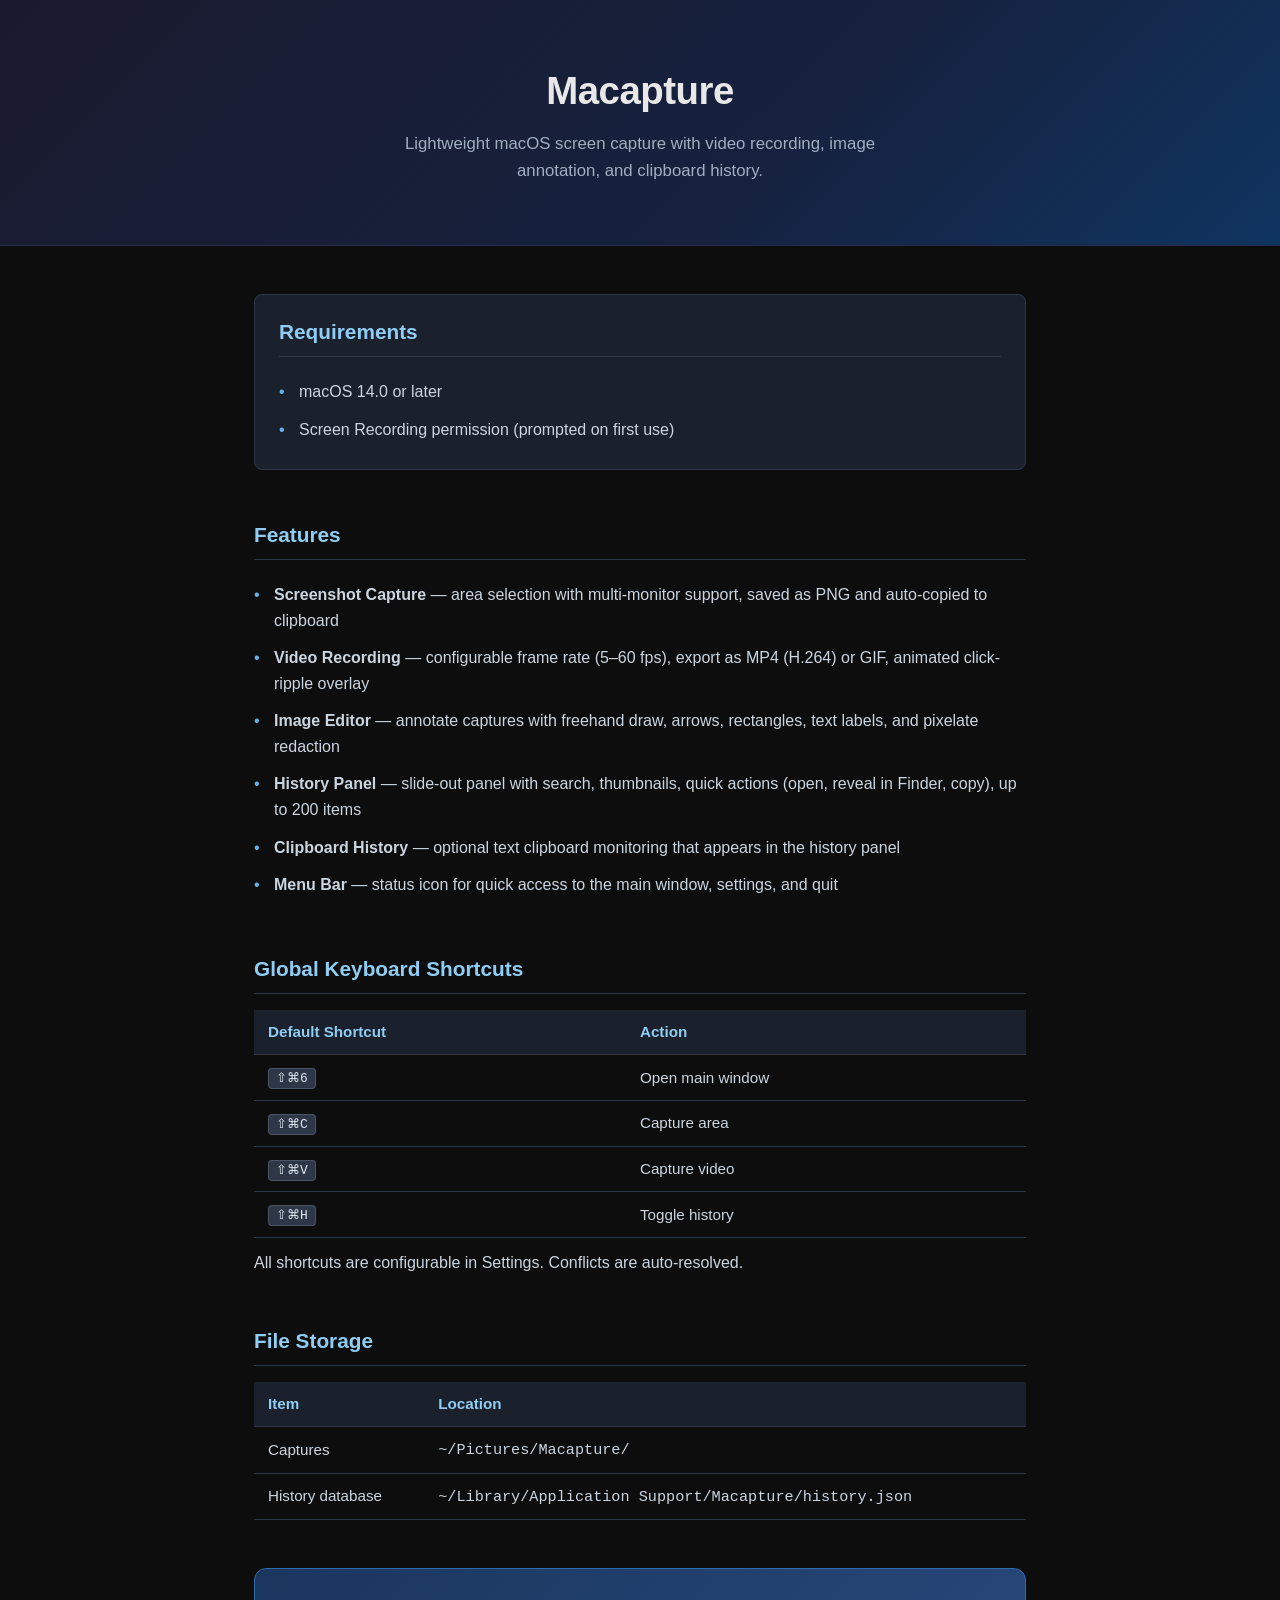
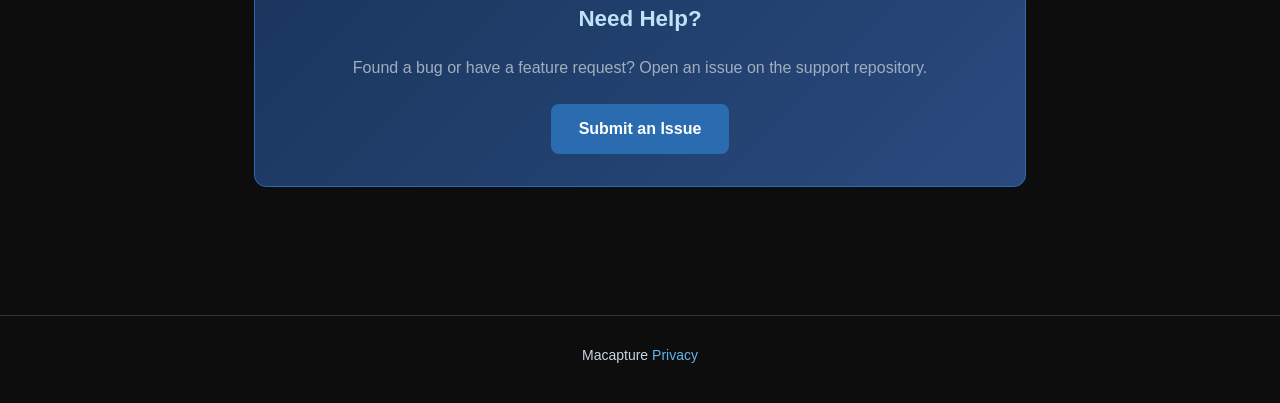
==== commit 662cb815: "Modify footer content in index.html Updated footer to include a privacy link and removed GitHub sour" ====
--- a/index.html
+++ b/index.html
@@ -232,7 +232,7 @@
 </main>
 
 <footer>
-  <p>Macapture &mdash; built with Swift 6.2 &amp; SwiftUI &middot; <a href="https://github.com/Band-Aid/macapture" target="_blank" rel="noopener noreferrer">Source on GitHub</a></p>
+  <p>Macapture  <a href="/privacy.html" target="_blank" rel="noopener noreferrer">Privacy</a></p>
 </footer>
 
 </body>
